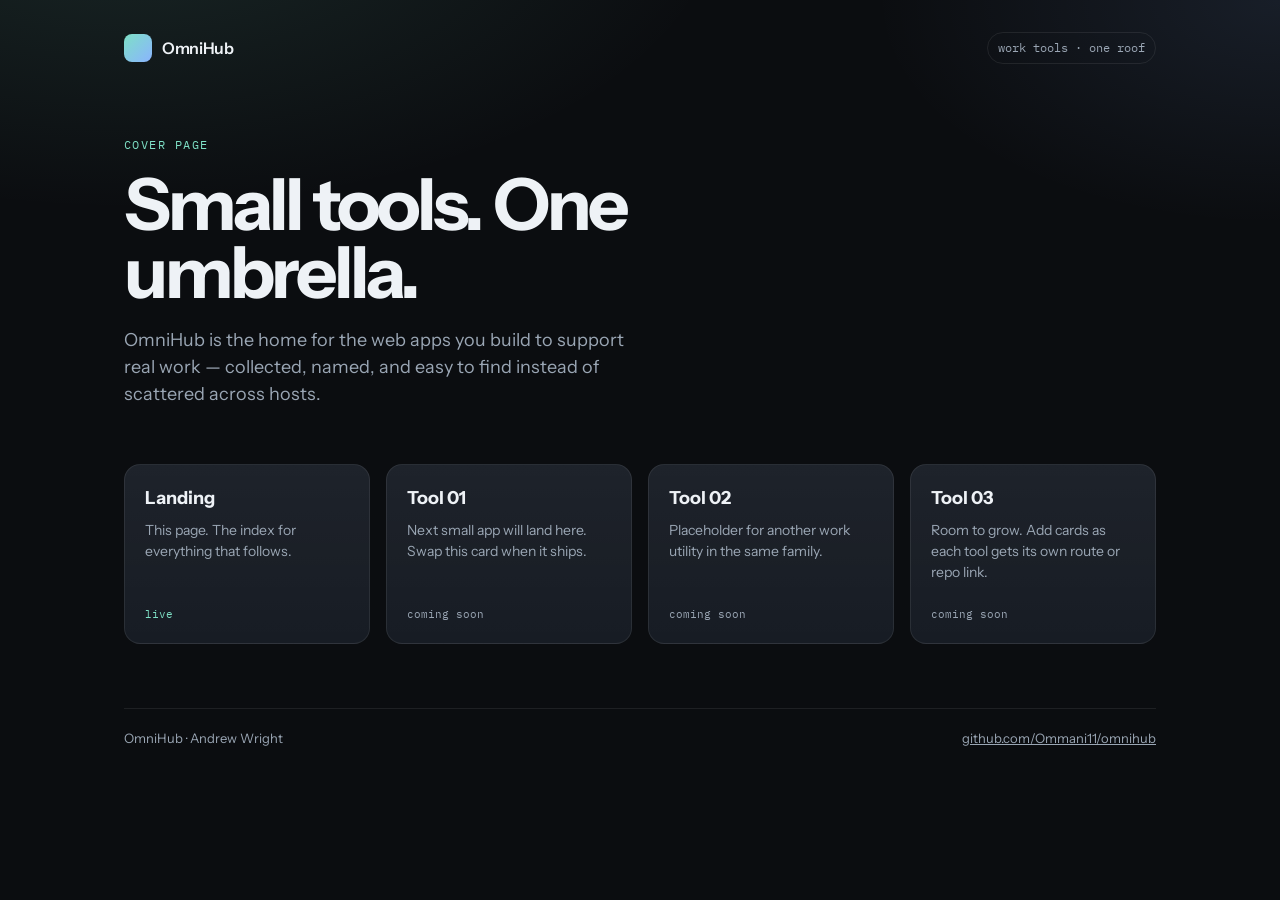
==== index.html @ 57b115e7 "Add OmniHub cover landing page" ====
<!DOCTYPE html>
<html lang="en">
<head>
  <meta charset="UTF-8" />
  <meta name="viewport" content="width=device-width, initial-scale=1" />
  <title>OmniHub — Work tools, one place</title>
  <meta name="description" content="A single home for small web apps that support day-to-day work." />
  <link rel="preconnect" href="https://fonts.googleapis.com" />
  <link rel="preconnect" href="https://fonts.gstatic.com" crossorigin />
  <link href="https://fonts.googleapis.com/css2?family=Instrument+Sans:wght@400;500;600;700&family=IBM+Plex+Mono:wght@400;500&display=swap" rel="stylesheet" />
  <style>
    :root {
      --bg: #0b0d10;
      --bg-2: #12161c;
      --card: #171c24;
      --line: rgba(255,255,255,0.08);
      --text: #eef2f6;
      --muted: #9aa6b4;
      --accent: #7ee0c6;
      --accent-2: #8ab4ff;
    }
    * { box-sizing: border-box; margin: 0; padding: 0; }
    body {
      font-family: "Instrument Sans", system-ui, sans-serif;
      background:
        radial-gradient(1200px 600px at 10% -10%, rgba(126,224,198,0.12), transparent 50%),
        radial-gradient(900px 500px at 100% 0%, rgba(138,180,255,0.10), transparent 45%),
        var(--bg);
      color: var(--text);
      min-height: 100vh;
      line-height: 1.5;
    }
    .wrap { max-width: 1080px; margin: 0 auto; padding: 32px 24px 80px; }
    header {
      display: flex; align-items: center; justify-content: space-between;
      padding-bottom: 48px;
    }
    .logo {
      display: flex; align-items: center; gap: 10px;
      font-weight: 600; letter-spacing: -0.02em;
    }
    .mark {
      width: 28px; height: 28px; border-radius: 8px;
      background: linear-gradient(135deg, var(--accent), var(--accent-2));
    }
    .tag {
      font-family: "IBM Plex Mono", monospace;
      font-size: 12px;
      color: var(--muted);
      border: 1px solid var(--line);
      padding: 6px 10px; border-radius: 999px;
    }
    .hero { padding: 24px 0 56px; }
    .eyebrow {
      font-family: "IBM Plex Mono", monospace;
      font-size: 12px; color: var(--accent);
      letter-spacing: 0.12em; text-transform: uppercase;
      margin-bottom: 16px;
    }
    h1 {
      font-size: clamp(40px, 7vw, 72px);
      letter-spacing: -0.045em;
      line-height: 0.95;
      font-weight: 700;
      max-width: 14ch;
    }
    .lede {
      margin-top: 20px;
      max-width: 42ch;
      color: var(--muted);
      font-size: 18px;
    }
    .grid {
      display: grid;
      grid-template-columns: repeat(auto-fill, minmax(240px, 1fr));
      gap: 16px;
    }
    .card {
      background: linear-gradient(180deg, rgba(255,255,255,0.03), transparent),
                  var(--card);
      border: 1px solid var(--line);
      border-radius: 16px;
      padding: 20px;
      min-height: 180px;
      display: flex; flex-direction: column;
    }
    .card h2 { font-size: 18px; margin-bottom: 8px; }
    .card p { color: var(--muted); font-size: 14px; flex: 1; }
    .status {
      margin-top: 16px;
      font-family: "IBM Plex Mono", monospace;
      font-size: 11px;
      color: var(--accent);
    }
    .soon { color: var(--muted); }
    footer {
      margin-top: 64px;
      color: var(--muted);
      font-size: 13px;
      border-top: 1px solid var(--line);
      padding-top: 20px;
      display: flex; justify-content: space-between; gap: 16px; flex-wrap: wrap;
    }
    a { color: inherit; }
  </style>
</head>
<body>
  <div class="wrap">
    <header>
      <div class="logo"><span class="mark"></span> OmniHub</div>
      <div class="tag">work tools · one roof</div>
    </header>

    <section class="hero">
      <p class="eyebrow">Cover page</p>
      <h1>Small tools. One umbrella.</h1>
      <p class="lede">OmniHub is the home for the web apps you build to support real work — collected, named, and easy to find instead of scattered across hosts.</p>
    </section>

    <section class="grid">
      <article class="card">
        <h2>Landing</h2>
        <p>This page. The index for everything that follows.</p>
        <div class="status">live</div>
      </article>
      <article class="card">
        <h2>Tool 01</h2>
        <p>Next small app will land here. Swap this card when it ships.</p>
        <div class="status soon">coming soon</div>
      </article>
      <article class="card">
        <h2>Tool 02</h2>
        <p>Placeholder for another work utility in the same family.</p>
        <div class="status soon">coming soon</div>
      </article>
      <article class="card">
        <h2>Tool 03</h2>
        <p>Room to grow. Add cards as each tool gets its own route or repo link.</p>
        <div class="status soon">coming soon</div>
      </article>
    </section>

    <footer>
      <span>OmniHub · Andrew Wright</span>
      <span><a href="https://github.com/Ommani11/omnihub">github.com/Ommani11/omnihub</a></span>
    </footer>
  </div>
</body>
</html>
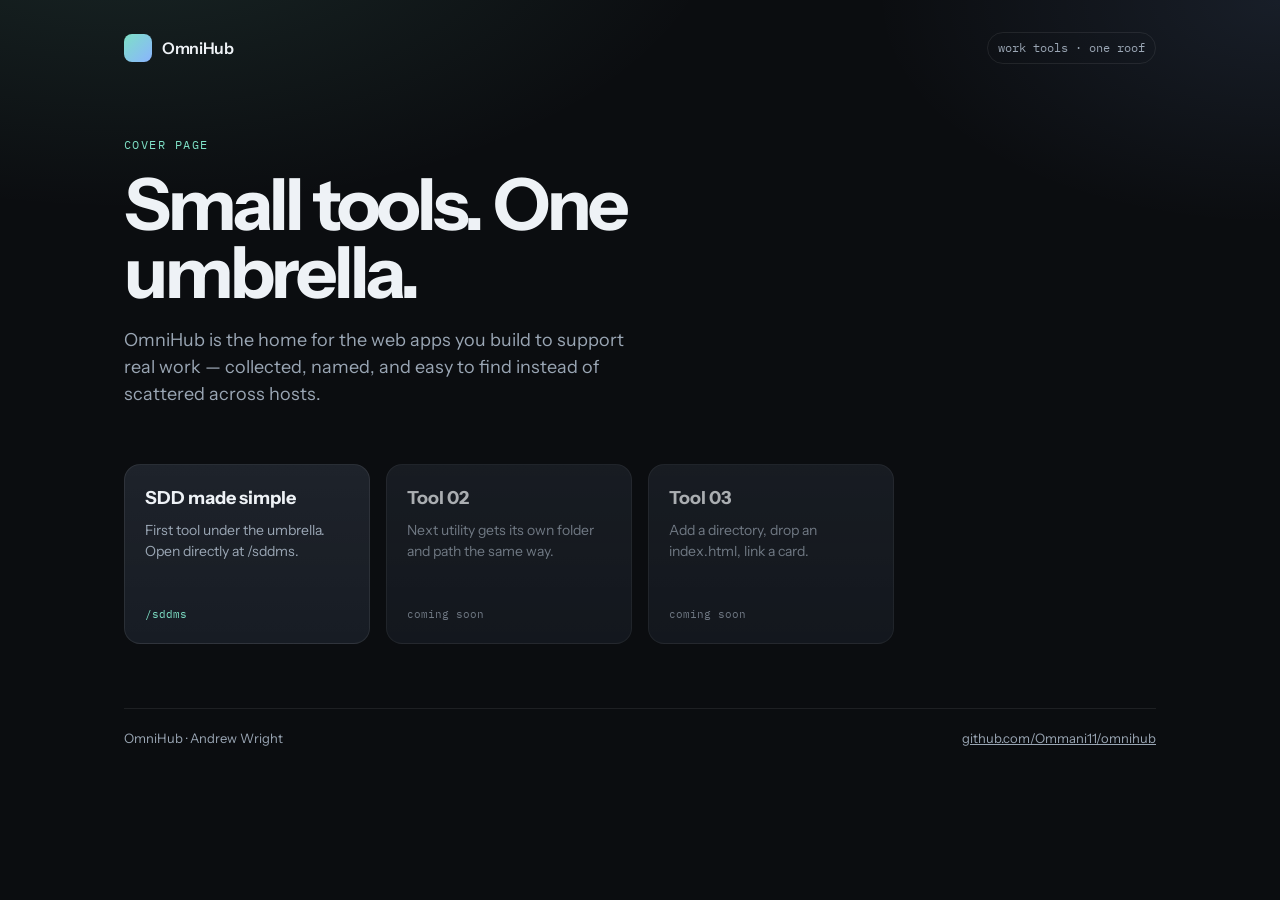
==== commit e7d8398a: "Link hub cover to SDD made simple at /sddms" ====
--- a/index.html
+++ b/index.html
@@ -11,7 +11,6 @@
   <style>
     :root {
       --bg: #0b0d10;
-      --bg-2: #12161c;
       --card: #171c24;
       --line: rgba(255,255,255,0.08);
       --text: #eef2f6;
@@ -75,7 +74,7 @@
       grid-template-columns: repeat(auto-fill, minmax(240px, 1fr));
       gap: 16px;
     }
-    .card {
+    a.card {
       background: linear-gradient(180deg, rgba(255,255,255,0.03), transparent),
                   var(--card);
       border: 1px solid var(--line);
@@ -83,7 +82,11 @@
       padding: 20px;
       min-height: 180px;
       display: flex; flex-direction: column;
+      color: inherit;
+      text-decoration: none;
     }
+    a.card:hover { border-color: rgba(126,224,198,0.35); }
+    .card.muted { opacity: 0.7; pointer-events: none; }
     .card h2 { font-size: 18px; margin-bottom: 8px; }
     .card p { color: var(--muted); font-size: 14px; flex: 1; }
     .status {
@@ -118,26 +121,21 @@
     </section>
 
     <section class="grid">
-      <article class="card">
-        <h2>Landing</h2>
-        <p>This page. The index for everything that follows.</p>
-        <div class="status">live</div>
-      </article>
-      <article class="card">
-        <h2>Tool 01</h2>
-        <p>Next small app will land here. Swap this card when it ships.</p>
+      <a class="card" href="/sddms">
+        <h2>SDD made simple</h2>
+        <p>First tool under the umbrella. Open directly at /sddms.</p>
+        <div class="status">/sddms</div>
+      </a>
+      <a class="card muted" href="#">
+        <h2>Tool 02</h2>
+        <p>Next utility gets its own folder and path the same way.</p>
         <div class="status soon">coming soon</div>
-      </article>
-      <article class="card">
-        <h2>Tool 02</h2>
-        <p>Placeholder for another work utility in the same family.</p>
+      </a>
+      <a class="card muted" href="#">
+        <h2>Tool 03</h2>
+        <p>Add a directory, drop an index.html, link a card.</p>
         <div class="status soon">coming soon</div>
-      </article>
-      <article class="card">
-        <h2>Tool 03</h2>
-        <p>Room to grow. Add cards as each tool gets its own route or repo link.</p>
-        <div class="status soon">coming soon</div>
-      </article>
+      </a>
     </section>
 
     <footer>
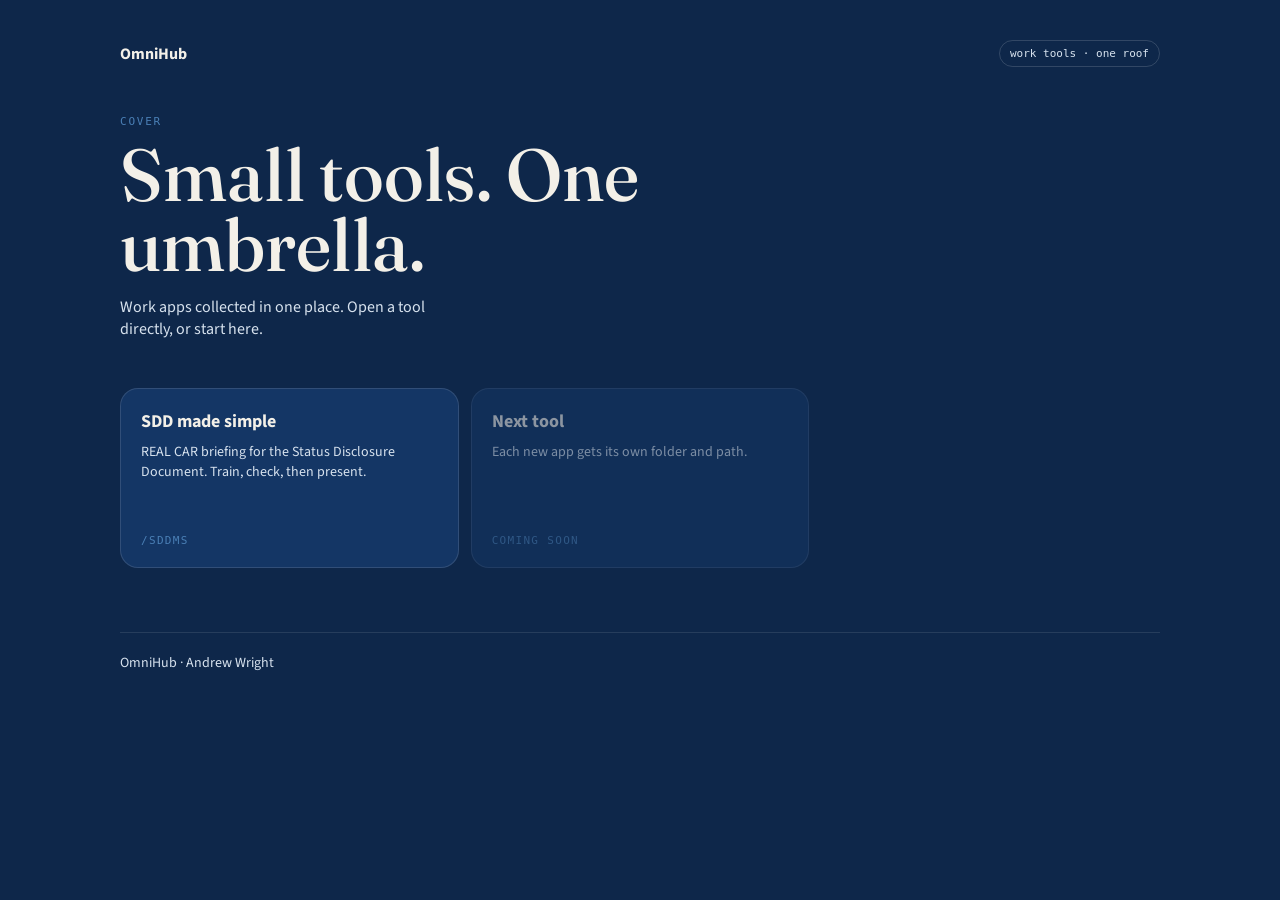
==== commit 4cef0b5d: "Add SDD Made Simple training tool at /sddms REAL CAR walkthrough, 60-second script, explainer video," ====
--- a/index.html
+++ b/index.html
@@ -4,144 +4,53 @@
   <meta charset="UTF-8" />
   <meta name="viewport" content="width=device-width, initial-scale=1" />
   <title>OmniHub — Work tools, one place</title>
-  <meta name="description" content="A single home for small web apps that support day-to-day work." />
+  <meta name="theme-color" content="#143665" />
   <link rel="preconnect" href="https://fonts.googleapis.com" />
   <link rel="preconnect" href="https://fonts.gstatic.com" crossorigin />
-  <link href="https://fonts.googleapis.com/css2?family=Instrument+Sans:wght@400;500;600;700&family=IBM+Plex+Mono:wght@400;500&display=swap" rel="stylesheet" />
+  <link href="https://fonts.googleapis.com/css2?family=Fraunces:opsz,wght@9..144,500;9..144,600&family=Source+Sans+3:wght@400;500;600&display=swap" rel="stylesheet" />
   <style>
-    :root {
-      --bg: #0b0d10;
-      --card: #171c24;
-      --line: rgba(255,255,255,0.08);
-      --text: #eef2f6;
-      --muted: #9aa6b4;
-      --accent: #7ee0c6;
-      --accent-2: #8ab4ff;
-    }
+    :root { --navy:#143665; --deep:#0e274a; --steel:#4a7fb5; --mist:#d7e2ee; --paper:#f3f0e8; }
     * { box-sizing: border-box; margin: 0; padding: 0; }
-    body {
-      font-family: "Instrument Sans", system-ui, sans-serif;
-      background:
-        radial-gradient(1200px 600px at 10% -10%, rgba(126,224,198,0.12), transparent 50%),
-        radial-gradient(900px 500px at 100% 0%, rgba(138,180,255,0.10), transparent 45%),
-        var(--bg);
-      color: var(--text);
-      min-height: 100vh;
-      line-height: 1.5;
-    }
-    .wrap { max-width: 1080px; margin: 0 auto; padding: 32px 24px 80px; }
-    header {
-      display: flex; align-items: center; justify-content: space-between;
-      padding-bottom: 48px;
-    }
-    .logo {
-      display: flex; align-items: center; gap: 10px;
-      font-weight: 600; letter-spacing: -0.02em;
-    }
-    .mark {
-      width: 28px; height: 28px; border-radius: 8px;
-      background: linear-gradient(135deg, var(--accent), var(--accent-2));
-    }
-    .tag {
-      font-family: "IBM Plex Mono", monospace;
-      font-size: 12px;
-      color: var(--muted);
-      border: 1px solid var(--line);
-      padding: 6px 10px; border-radius: 999px;
-    }
-    .hero { padding: 24px 0 56px; }
-    .eyebrow {
-      font-family: "IBM Plex Mono", monospace;
-      font-size: 12px; color: var(--accent);
-      letter-spacing: 0.12em; text-transform: uppercase;
-      margin-bottom: 16px;
-    }
-    h1 {
-      font-size: clamp(40px, 7vw, 72px);
-      letter-spacing: -0.045em;
-      line-height: 0.95;
-      font-weight: 700;
-      max-width: 14ch;
-    }
-    .lede {
-      margin-top: 20px;
-      max-width: 42ch;
-      color: var(--muted);
-      font-size: 18px;
-    }
-    .grid {
-      display: grid;
-      grid-template-columns: repeat(auto-fill, minmax(240px, 1fr));
-      gap: 16px;
-    }
-    a.card {
-      background: linear-gradient(180deg, rgba(255,255,255,0.03), transparent),
-                  var(--card);
-      border: 1px solid var(--line);
-      border-radius: 16px;
-      padding: 20px;
-      min-height: 180px;
-      display: flex; flex-direction: column;
-      color: inherit;
-      text-decoration: none;
-    }
-    a.card:hover { border-color: rgba(126,224,198,0.35); }
-    .card.muted { opacity: 0.7; pointer-events: none; }
-    .card h2 { font-size: 18px; margin-bottom: 8px; }
-    .card p { color: var(--muted); font-size: 14px; flex: 1; }
-    .status {
-      margin-top: 16px;
-      font-family: "IBM Plex Mono", monospace;
-      font-size: 11px;
-      color: var(--accent);
-    }
-    .soon { color: var(--muted); }
-    footer {
-      margin-top: 64px;
-      color: var(--muted);
-      font-size: 13px;
-      border-top: 1px solid var(--line);
-      padding-top: 20px;
-      display: flex; justify-content: space-between; gap: 16px; flex-wrap: wrap;
-    }
-    a { color: inherit; }
+    body { font-family: "Source Sans 3", system-ui, sans-serif; background: var(--deep); color: var(--paper); min-height: 100dvh; }
+    .wrap { max-width: 1080px; margin: 0 auto; padding: 40px 20px 80px; }
+    header { display: flex; justify-content: space-between; align-items: center; margin-bottom: 48px; }
+    .tag { font-family: ui-monospace, monospace; font-size: 11px; border: 1px solid color-mix(in oklab, white 15%, transparent); padding: 6px 10px; border-radius: 999px; color: var(--mist); }
+    .kicker { font-family: ui-monospace, monospace; font-size: 11px; letter-spacing: 0.16em; text-transform: uppercase; color: var(--steel); }
+    h1 { font-family: Fraunces, serif; font-weight: 500; font-size: clamp(2.6rem, 8vw, 4.6rem); line-height: 0.95; max-width: 12ch; margin: 12px 0 16px; }
+    .lede { max-width: 42ch; color: var(--mist); }
+    .grid { display: grid; gap: 12px; margin-top: 48px; }
+    @media (min-width: 700px) { .grid { grid-template-columns: 1fr 1fr 1fr; } }
+    a.card { display: flex; flex-direction: column; min-height: 180px; padding: 20px; border-radius: 18px; border: 1px solid color-mix(in oklab, white 12%, transparent); background: var(--navy); color: inherit; text-decoration: none; }
+    a.card:hover { border-color: color-mix(in oklab, var(--steel) 50%, transparent); }
+    .muted { opacity: 0.55; pointer-events: none; }
+    h2 { font-size: 18px; margin-bottom: 8px; }
+    .card p { color: var(--mist); font-size: 14px; flex: 1; }
+    .path { margin-top: 16px; font-family: ui-monospace, monospace; font-size: 11px; letter-spacing: 0.12em; text-transform: uppercase; color: var(--steel); }
+    footer { margin-top: 64px; padding-top: 20px; border-top: 1px solid color-mix(in oklab, white 10%, transparent); color: var(--mist); font-size: 14px; }
   </style>
 </head>
 <body>
   <div class="wrap">
     <header>
-      <div class="logo"><span class="mark"></span> OmniHub</div>
-      <div class="tag">work tools · one roof</div>
+      <strong>OmniHub</strong>
+      <span class="tag">work tools · one roof</span>
     </header>
-
-    <section class="hero">
-      <p class="eyebrow">Cover page</p>
-      <h1>Small tools. One umbrella.</h1>
-      <p class="lede">OmniHub is the home for the web apps you build to support real work — collected, named, and easy to find instead of scattered across hosts.</p>
-    </section>
-
+    <p class="kicker">Cover</p>
+    <h1>Small tools. One umbrella.</h1>
+    <p class="lede">Work apps collected in one place. Open a tool directly, or start here.</p>
     <section class="grid">
       <a class="card" href="/sddms">
         <h2>SDD made simple</h2>
-        <p>First tool under the umbrella. Open directly at /sddms.</p>
-        <div class="status">/sddms</div>
+        <p>REAL CAR briefing for the Status Disclosure Document. Train, check, then present.</p>
+        <span class="path">/sddms</span>
       </a>
       <a class="card muted" href="#">
-        <h2>Tool 02</h2>
-        <p>Next utility gets its own folder and path the same way.</p>
-        <div class="status soon">coming soon</div>
-      </a>
-      <a class="card muted" href="#">
-        <h2>Tool 03</h2>
-        <p>Add a directory, drop an index.html, link a card.</p>
-        <div class="status soon">coming soon</div>
+        <h2>Next tool</h2>
+        <p>Each new app gets its own folder and path.</p>
+        <span class="path">Coming soon</span>
       </a>
     </section>
-
-    <footer>
-      <span>OmniHub · Andrew Wright</span>
-      <span><a href="https://github.com/Ommani11/omnihub">github.com/Ommani11/omnihub</a></span>
-    </footer>
+    <footer>OmniHub · Andrew Wright</footer>
   </div>
 </body>
 </html>
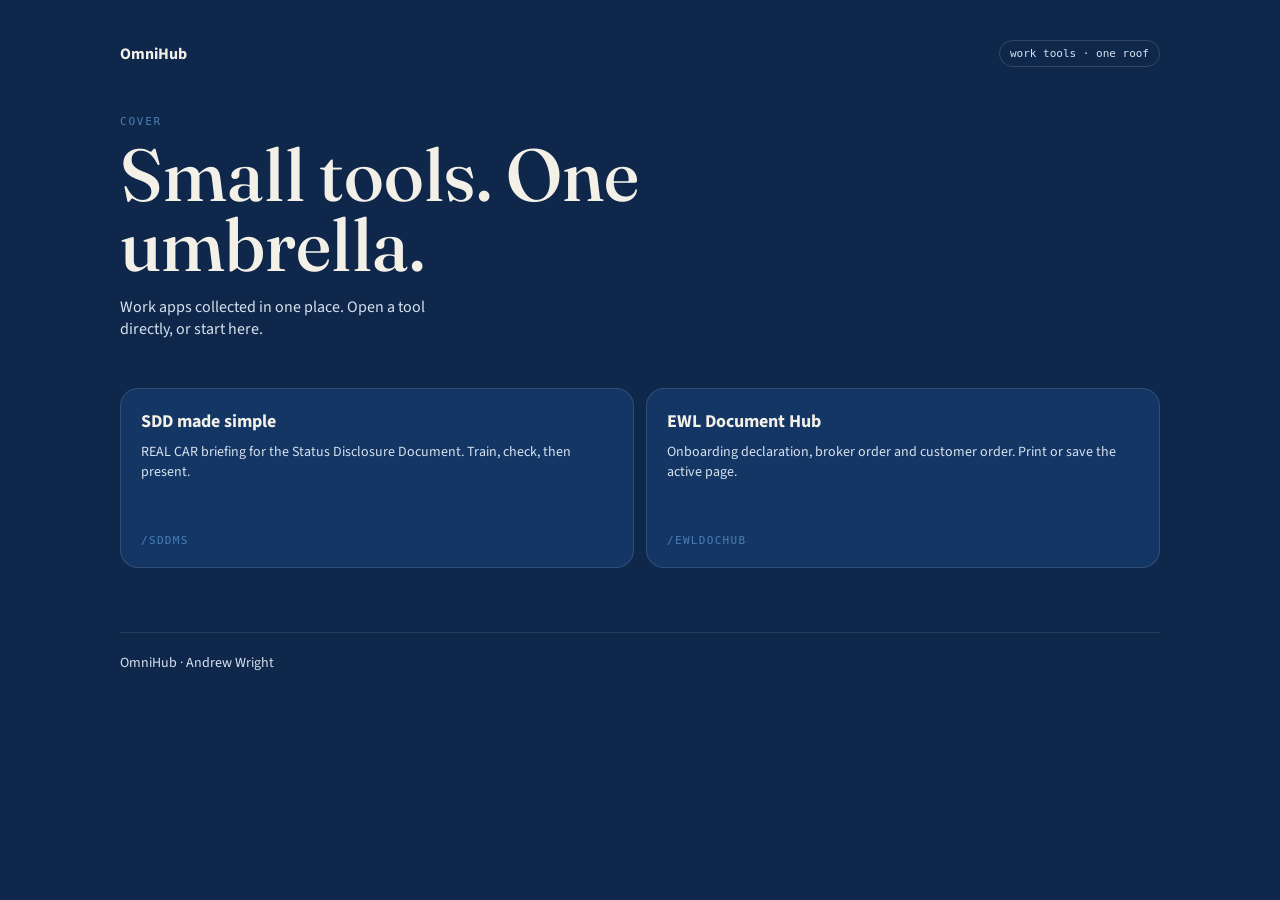
==== commit c41b2561: "Add EWL Document Hub at /ewldochub Onboarding declaration, broker order and customer order, linked f" ====
--- a/index.html
+++ b/index.html
@@ -19,7 +19,7 @@
     h1 { font-family: Fraunces, serif; font-weight: 500; font-size: clamp(2.6rem, 8vw, 4.6rem); line-height: 0.95; max-width: 12ch; margin: 12px 0 16px; }
     .lede { max-width: 42ch; color: var(--mist); }
     .grid { display: grid; gap: 12px; margin-top: 48px; }
-    @media (min-width: 700px) { .grid { grid-template-columns: 1fr 1fr 1fr; } }
+    @media (min-width: 700px) { .grid { grid-template-columns: 1fr 1fr; } }
     a.card { display: flex; flex-direction: column; min-height: 180px; padding: 20px; border-radius: 18px; border: 1px solid color-mix(in oklab, white 12%, transparent); background: var(--navy); color: inherit; text-decoration: none; }
     a.card:hover { border-color: color-mix(in oklab, var(--steel) 50%, transparent); }
     .muted { opacity: 0.55; pointer-events: none; }
@@ -44,10 +44,10 @@
         <p>REAL CAR briefing for the Status Disclosure Document. Train, check, then present.</p>
         <span class="path">/sddms</span>
       </a>
-      <a class="card muted" href="#">
-        <h2>Next tool</h2>
-        <p>Each new app gets its own folder and path.</p>
-        <span class="path">Coming soon</span>
+      <a class="card" href="/ewldochub">
+        <h2>EWL Document Hub</h2>
+        <p>Onboarding declaration, broker order and customer order. Print or save the active page.</p>
+        <span class="path">/ewldochub</span>
       </a>
     </section>
     <footer>OmniHub · Andrew Wright</footer>
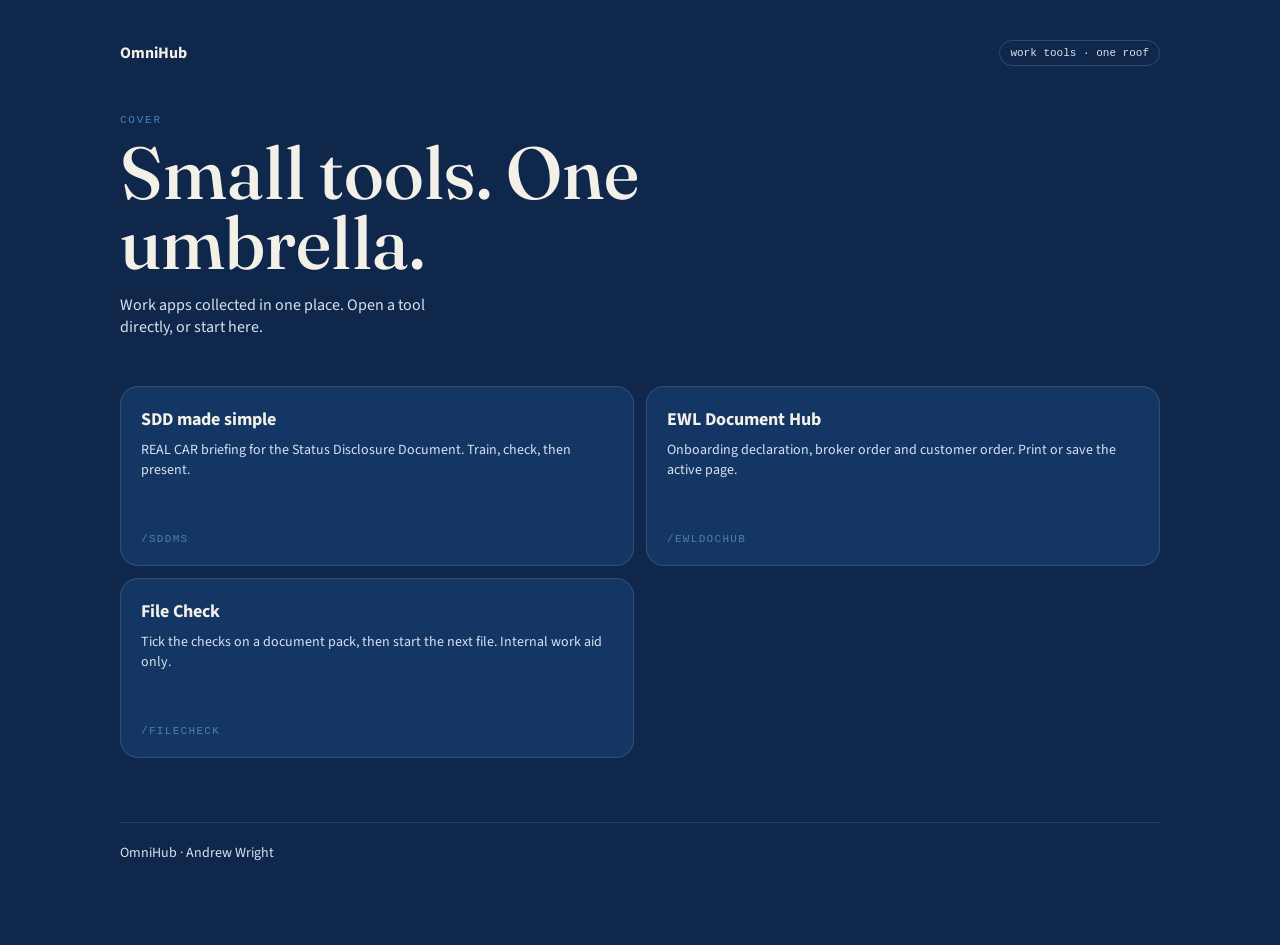
==== commit 2aca6886: "Add File Check for document-pack review. Includes the document catalogue, scope filters, and the hub" ====
--- a/index.html
+++ b/index.html
@@ -27,6 +27,7 @@
     .card p { color: var(--mist); font-size: 14px; flex: 1; }
     .path { margin-top: 16px; font-family: ui-monospace, monospace; font-size: 11px; letter-spacing: 0.12em; text-transform: uppercase; color: var(--steel); }
     footer { margin-top: 64px; padding-top: 20px; border-top: 1px solid color-mix(in oklab, white 10%, transparent); color: var(--mist); font-size: 14px; }
+    a.card:focus-visible { outline: 2px solid var(--steel); outline-offset: 3px; }
   </style>
 </head>
 <body>
@@ -49,6 +50,11 @@
         <p>Onboarding declaration, broker order and customer order. Print or save the active page.</p>
         <span class="path">/ewldochub</span>
       </a>
+      <a class="card" href="/filecheck">
+        <h2>File Check</h2>
+        <p>Tick the checks on a document pack, then start the next file. Internal work aid only.</p>
+        <span class="path">/filecheck</span>
+      </a>
     </section>
     <footer>OmniHub · Andrew Wright</footer>
   </div>
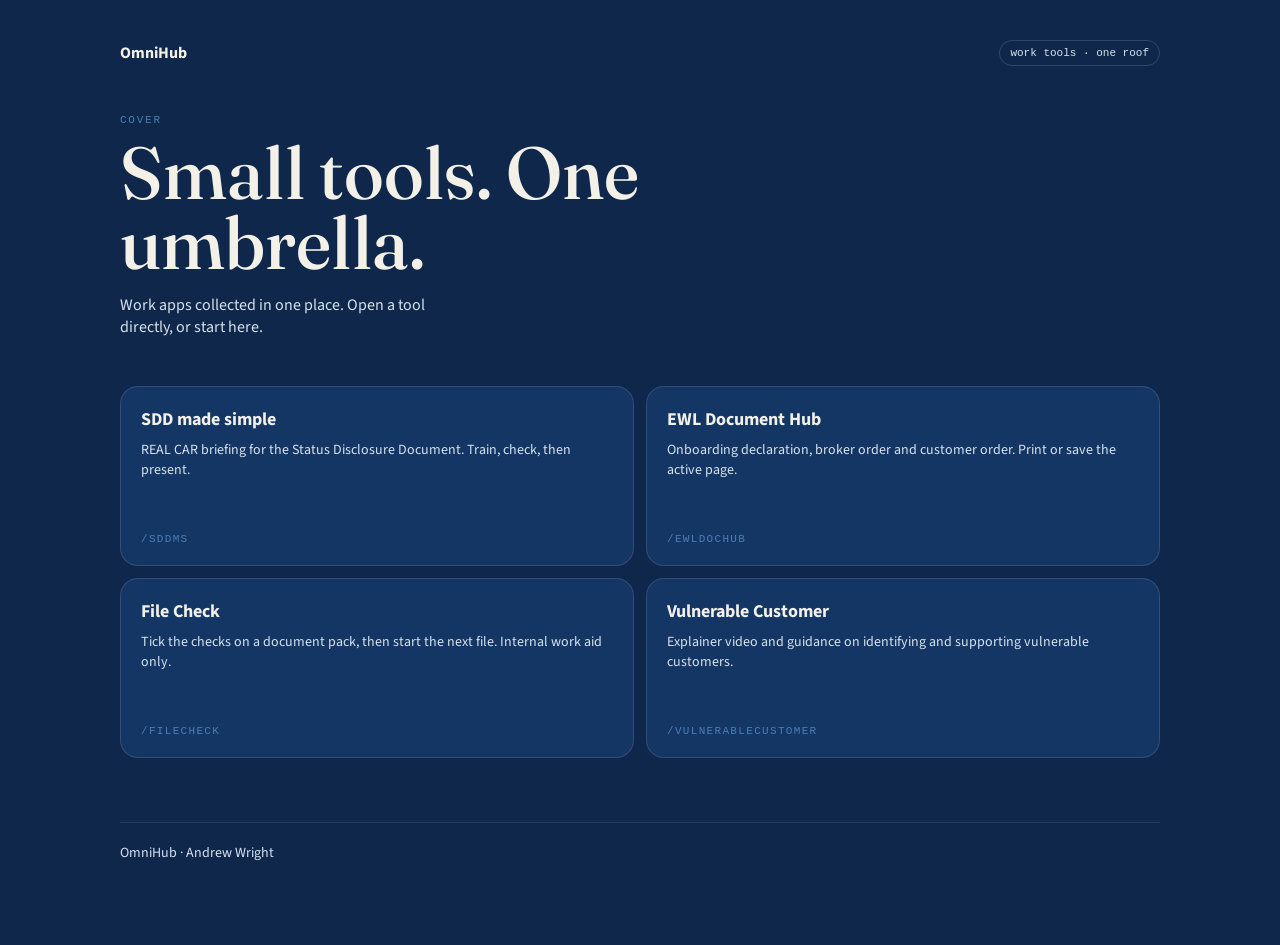
==== commit 51f641c8: "Add Vulnerable Customer tile and Explainer page with embedded video" ====
--- a/index.html
+++ b/index.html
@@ -55,6 +55,11 @@
         <p>Tick the checks on a document pack, then start the next file. Internal work aid only.</p>
         <span class="path">/filecheck</span>
       </a>
+      <a class="card" href="/vulnerablecustomer">
+        <h2>Vulnerable Customer</h2>
+        <p>Explainer video and guidance on identifying and supporting vulnerable customers.</p>
+        <span class="path">/vulnerablecustomer</span>
+      </a>
     </section>
     <footer>OmniHub · Andrew Wright</footer>
   </div>
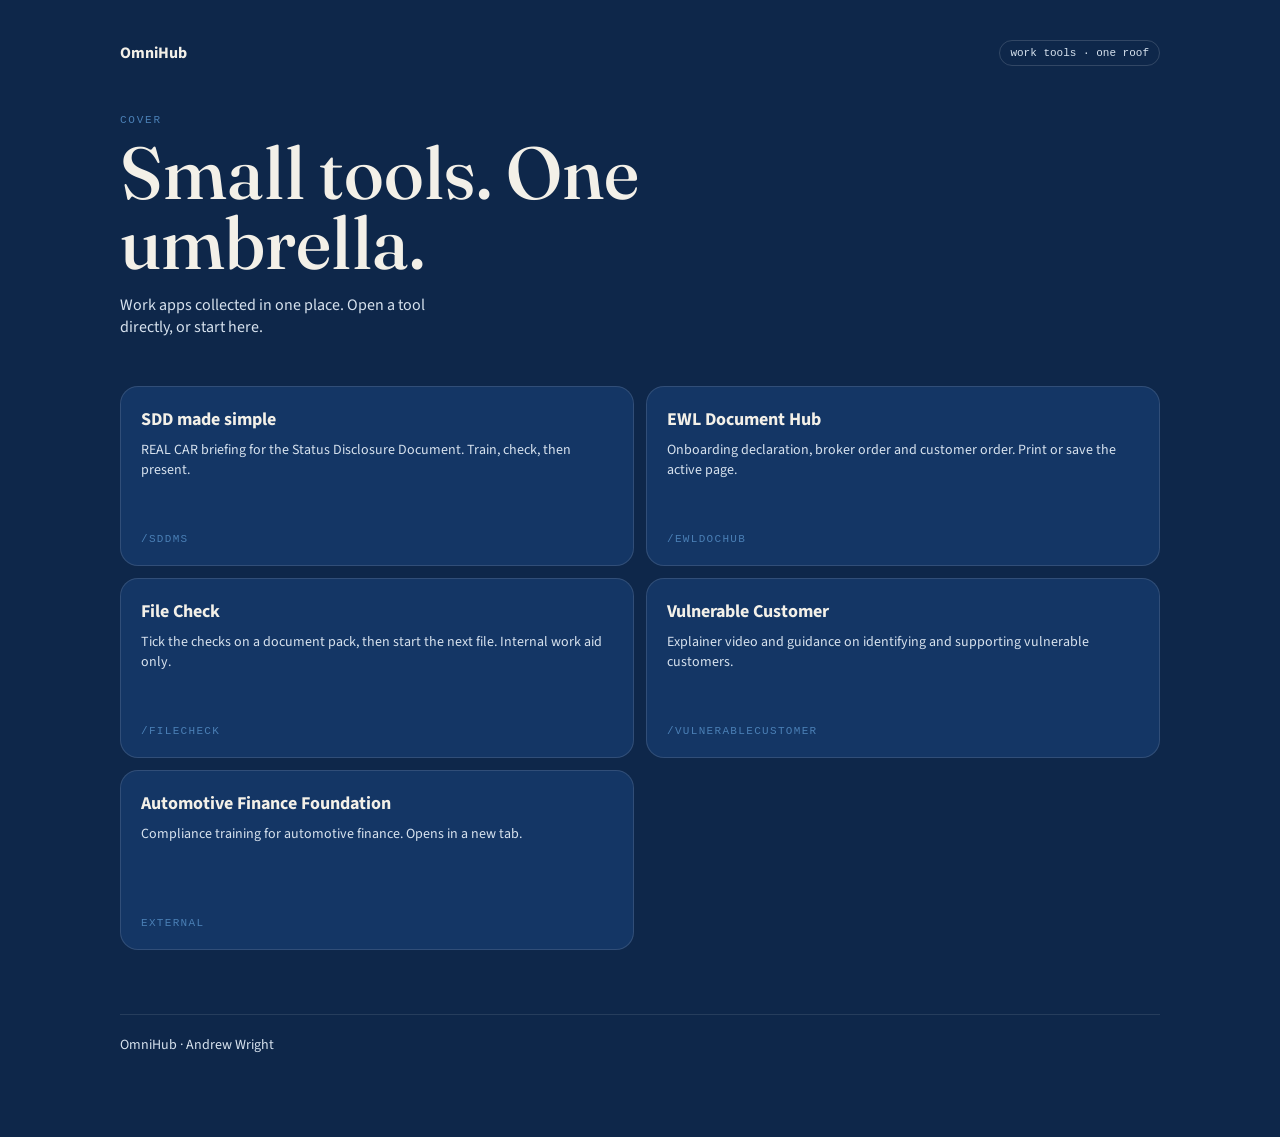
==== commit a1c73a62: "Add Automotive Finance Foundation tile linking to external training site" ====
--- a/index.html
+++ b/index.html
@@ -60,6 +60,11 @@
         <p>Explainer video and guidance on identifying and supporting vulnerable customers.</p>
         <span class="path">/vulnerablecustomer</span>
       </a>
+      <a class="card" href="https://autofinancecompliancetraining.vercel.app/" target="_blank" rel="noopener noreferrer">
+        <h2>Automotive Finance Foundation</h2>
+        <p>Compliance training for automotive finance. Opens in a new tab.</p>
+        <span class="path">external</span>
+      </a>
     </section>
     <footer>OmniHub · Andrew Wright</footer>
   </div>
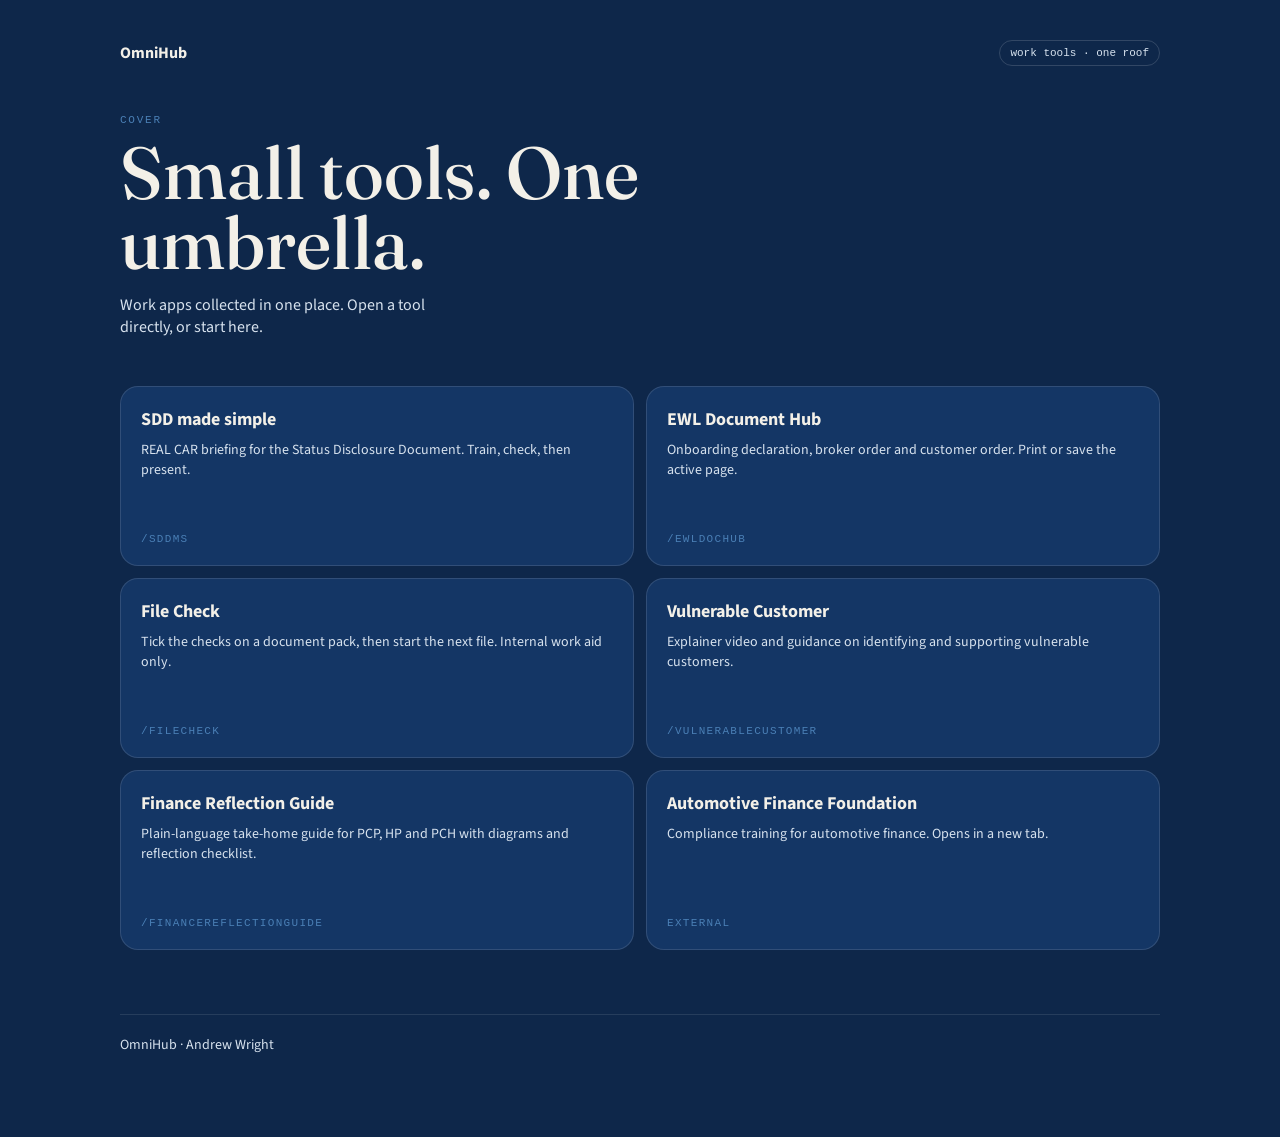
==== commit 55727a60: "Add Finance Reflection Guide tool under /financereflectionguide Includes accessible take-home guide " ====
--- a/index.html
+++ b/index.html
@@ -60,6 +60,11 @@
         <p>Explainer video and guidance on identifying and supporting vulnerable customers.</p>
         <span class="path">/vulnerablecustomer</span>
       </a>
+      <a class="card" href="/financereflectionguide">
+        <h2>Finance Reflection Guide</h2>
+        <p>Plain-language take-home guide for PCP, HP and PCH with diagrams and reflection checklist.</p>
+        <span class="path">/financereflectionguide</span>
+      </a>
       <a class="card" href="https://autofinancecompliancetraining.vercel.app/" target="_blank" rel="noopener noreferrer">
         <h2>Automotive Finance Foundation</h2>
         <p>Compliance training for automotive finance. Opens in a new tab.</p>
